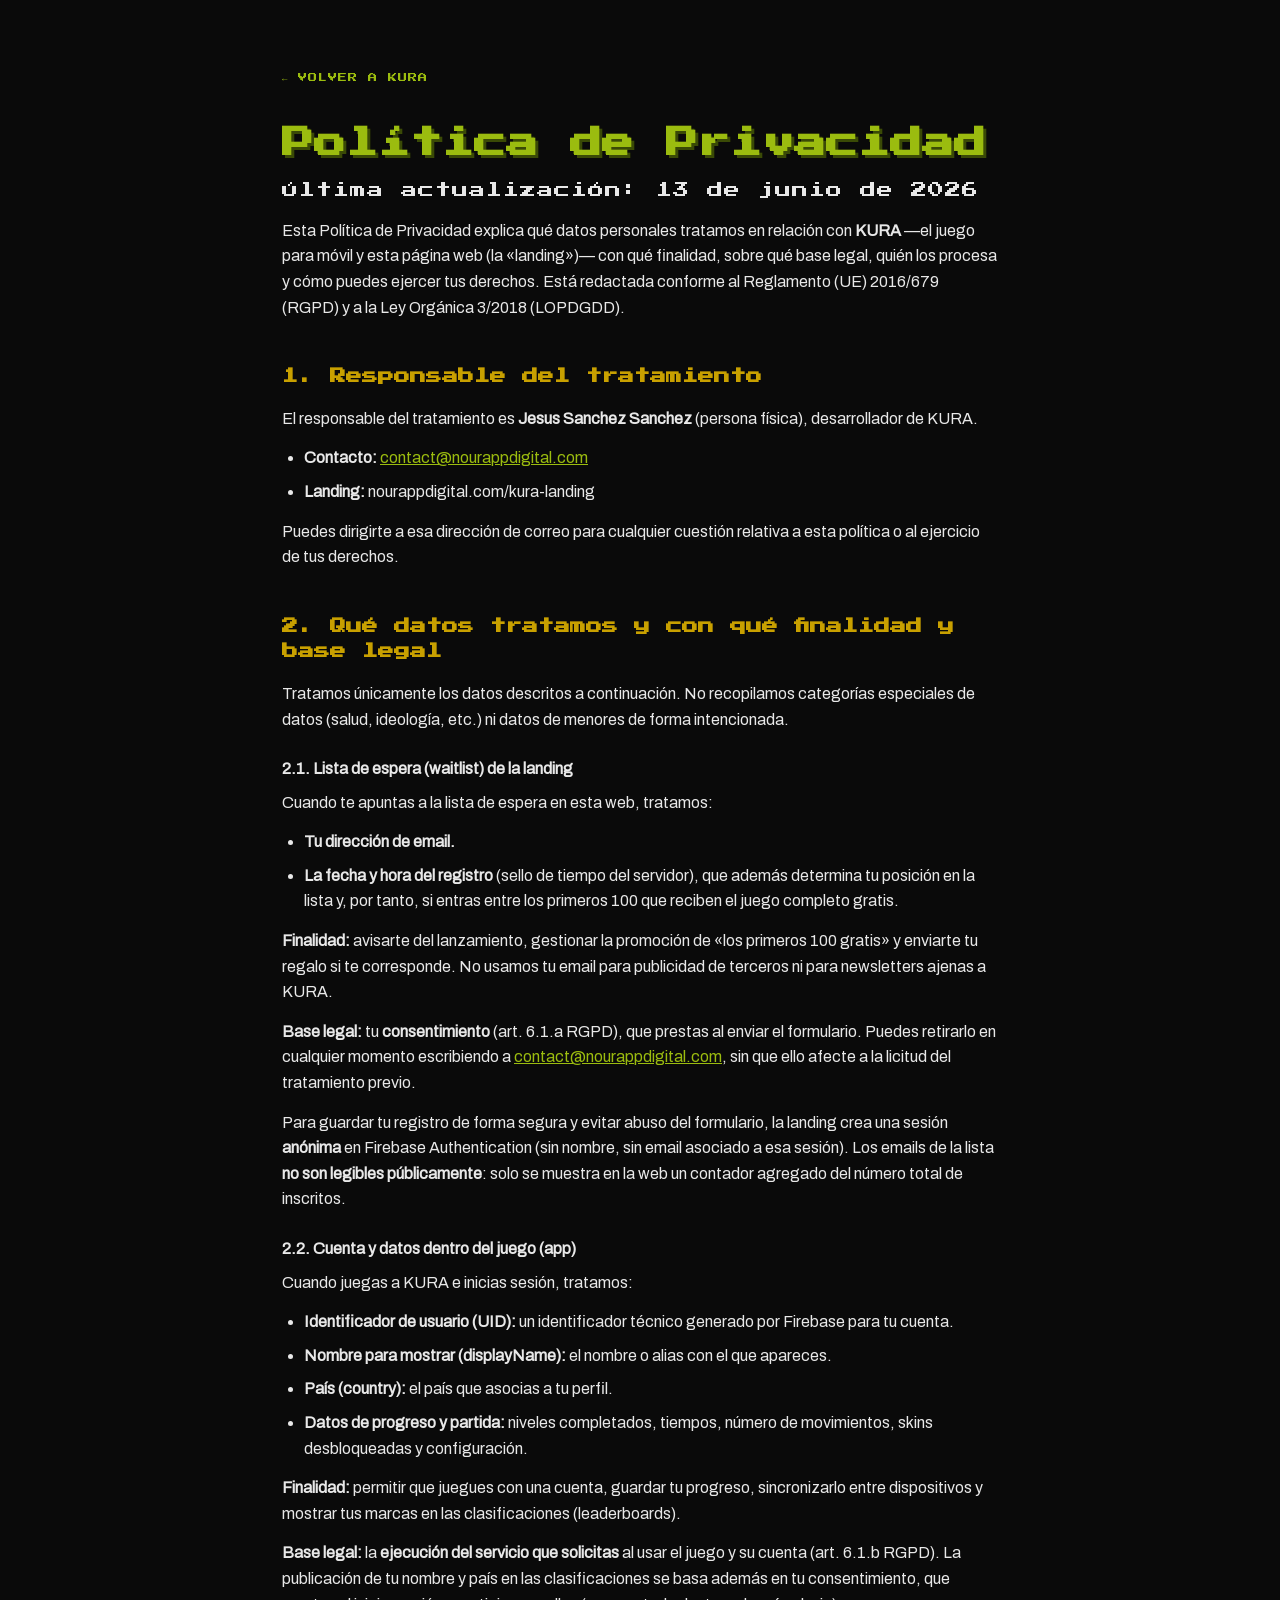
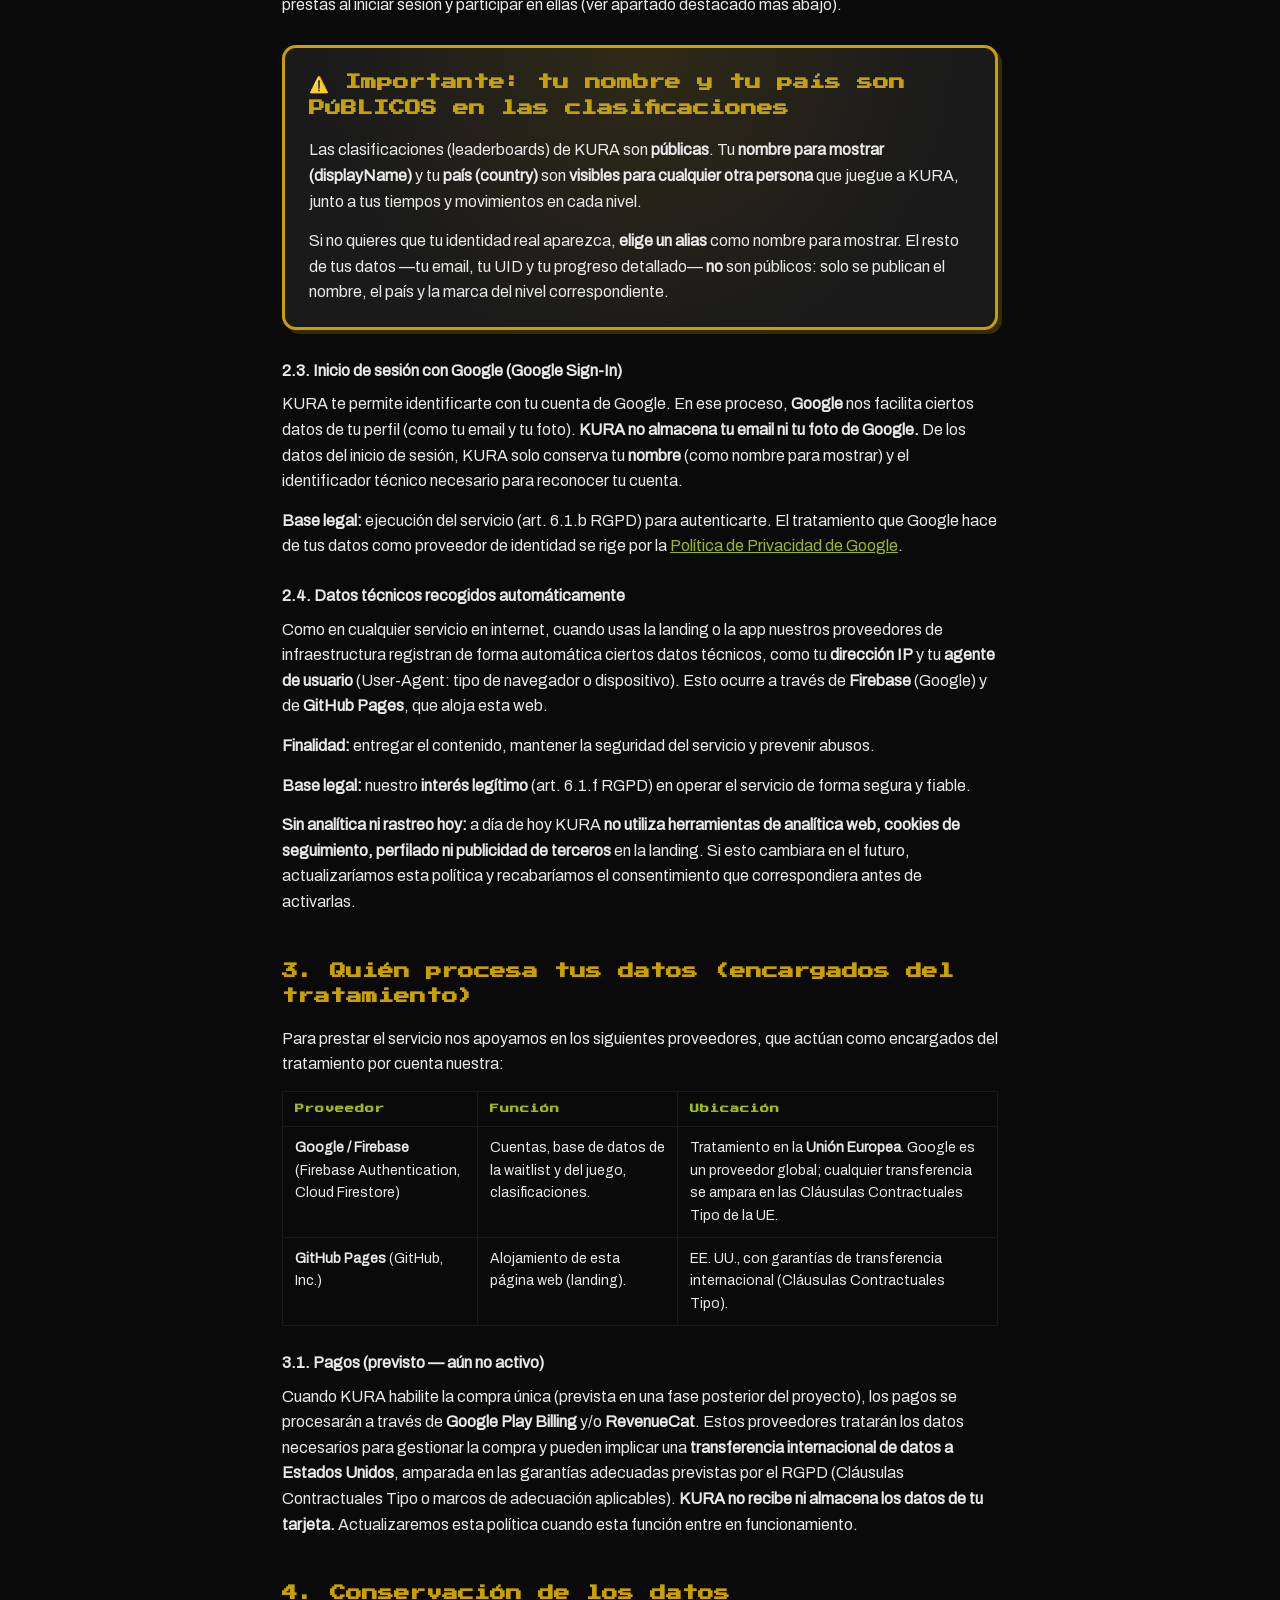
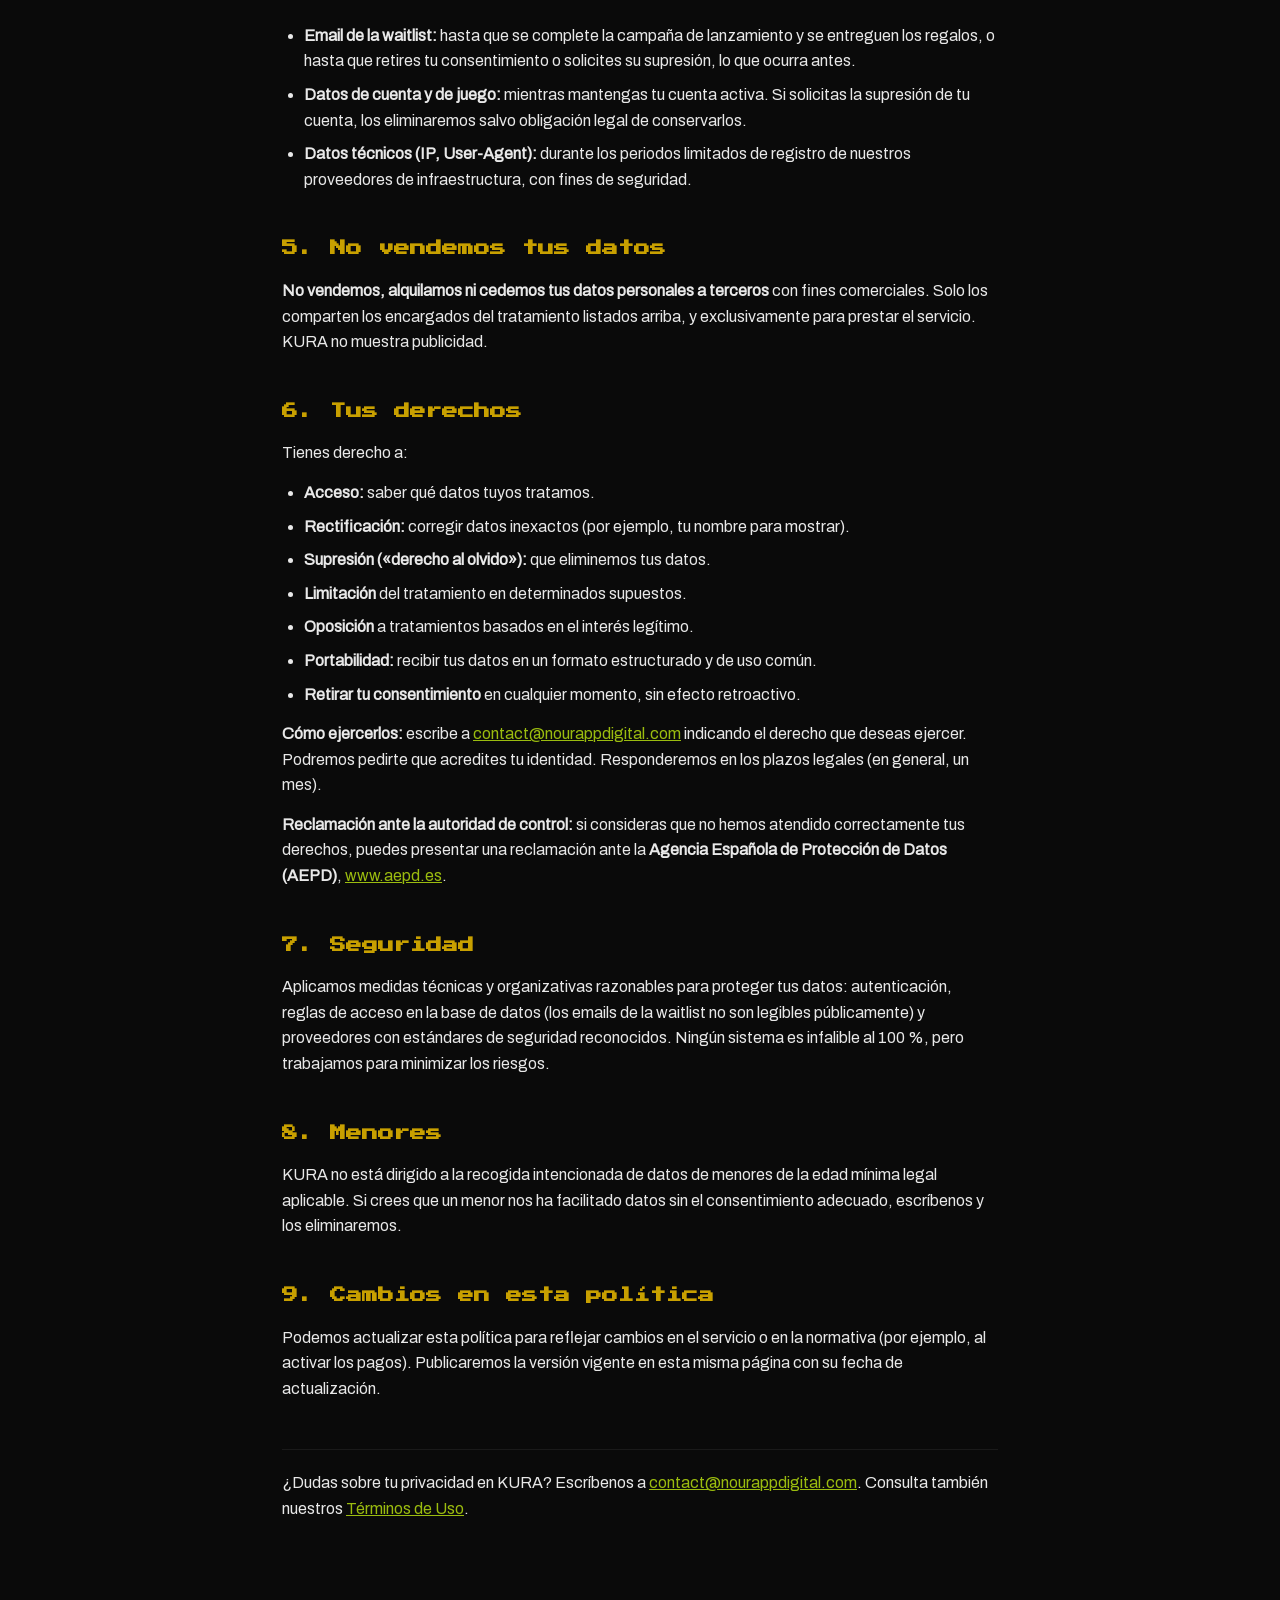
==== privacy.html @ c6e2663b "feat: add privacy & terms legal pages with footer links Add privacy.html and terms.html, link them f" ====
<!DOCTYPE html>
<html lang="es">
<head>
  <meta charset="UTF-8" />
  <meta name="viewport" content="width=device-width, initial-scale=1.0" />
  <title>KURA — Política de Privacidad</title>
  <meta name="description" content="Política de privacidad de KURA: qué datos tratamos, con qué base legal, quién los procesa y cómo ejercer tus derechos RGPD." />
  <meta name="robots" content="index, follow" />

  <link rel="icon" type="image/png" href="assets/sprites/player-clasico-abajo.png" />
  <link rel="stylesheet" href="styles.css" />
  <style>
    /* ===== Legal pages — readable long-form over the landing palette ===== */
    .legal {
      max-width: 760px;
      margin: 0 auto;
      padding: 64px 22px 96px;
    }
    .legal__back {
      display: inline-block;
      font-family: var(--mono);
      font-size: 9px;
      color: var(--dim);
      text-decoration: none;
      margin-bottom: 36px;
      letter-spacing: 1px;
    }
    .legal__back:hover { color: var(--accent); }
    .legal h1 {
      font-family: var(--mono);
      font-size: clamp(20px, 6vw, 32px);
      color: var(--accent);
      line-height: 1.4;
      text-shadow: 3px 3px 0 #3a4a06;
      margin-bottom: 12px;
    }
    .legal__updated {
      font-family: var(--mono);
      font-size: 9px;
      color: var(--dim);
      letter-spacing: 1px;
      margin-bottom: 40px;
    }
    .legal h2 {
      font-family: var(--mono);
      font-size: clamp(13px, 3.6vw, 16px);
      color: var(--box);
      line-height: 1.6;
      margin: 44px 0 16px;
    }
    .legal h3 {
      font-family: var(--ui);
      font-size: 16px;
      font-weight: 700;
      color: var(--text);
      margin: 24px 0 8px;
    }
    .legal p, .legal li {
      font-size: 16px;
      color: var(--text);
      margin-bottom: 14px;
    }
    .legal ul { padding-left: 22px; margin-bottom: 14px; }
    .legal li { margin-bottom: 8px; }
    .legal a { color: var(--accent); }
    .legal strong { color: var(--text); }
    .legal__highlight {
      background:
        radial-gradient(circle at 50% 0%, rgba(200, 160, 0, 0.12), transparent 70%),
        var(--grid);
      border: 3px solid var(--box);
      border-radius: 14px;
      padding: 22px 24px;
      margin: 28px 0;
      box-shadow: 4px 4px 0 rgba(200, 160, 0, 0.22);
    }
    .legal__highlight h2 { margin-top: 0; color: var(--box); }
    .legal__highlight p:last-child { margin-bottom: 0; }
    .legal table {
      width: 100%;
      border-collapse: collapse;
      margin: 8px 0 22px;
      font-size: 14px;
    }
    .legal th, .legal td {
      border: 1px solid var(--grid);
      padding: 10px 12px;
      text-align: left;
      vertical-align: top;
    }
    .legal th {
      font-family: var(--mono);
      font-size: 9px;
      color: var(--accent);
      letter-spacing: 1px;
    }
    .legal td { color: var(--text); }
    .legal__note {
      font-size: 13px;
      color: var(--dim);
      border-top: 1px solid var(--grid);
      margin-top: 48px;
      padding-top: 20px;
    }
  </style>
</head>
<body>
  <main class="legal">
    <a href="index.html" class="legal__back">&#8592; VOLVER A KURA</a>

    <h1>Política de Privacidad</h1>
    <p class="legal__updated">Última actualización: 13 de junio de 2026</p>

    <p>Esta Política de Privacidad explica qué datos personales tratamos en relación con <strong>KURA</strong> —el juego para móvil y esta página web (la «landing»)— con qué finalidad, sobre qué base legal, quién los procesa y cómo puedes ejercer tus derechos. Está redactada conforme al Reglamento (UE) 2016/679 (RGPD) y a la Ley Orgánica 3/2018 (LOPDGDD).</p>

    <h2>1. Responsable del tratamiento</h2>
    <p>El responsable del tratamiento es <strong>Jesus Sanchez Sanchez</strong> (persona física), desarrollador de KURA.</p>
    <ul>
      <li><strong>Contacto:</strong> <a href="mailto:contact@nourappdigital.com">contact@nourappdigital.com</a></li>
      <li><strong>Landing:</strong> nourappdigital.com/kura-landing</li>
    </ul>
    <p>Puedes dirigirte a esa dirección de correo para cualquier cuestión relativa a esta política o al ejercicio de tus derechos.</p>

    <h2>2. Qué datos tratamos y con qué finalidad y base legal</h2>
    <p>Tratamos únicamente los datos descritos a continuación. No recopilamos categorías especiales de datos (salud, ideología, etc.) ni datos de menores de forma intencionada.</p>

    <h3>2.1. Lista de espera (waitlist) de la landing</h3>
    <p>Cuando te apuntas a la lista de espera en esta web, tratamos:</p>
    <ul>
      <li><strong>Tu dirección de email.</strong></li>
      <li><strong>La fecha y hora del registro</strong> (sello de tiempo del servidor), que además determina tu posición en la lista y, por tanto, si entras entre los primeros 100 que reciben el juego completo gratis.</li>
    </ul>
    <p><strong>Finalidad:</strong> avisarte del lanzamiento, gestionar la promoción de «los primeros 100 gratis» y enviarte tu regalo si te corresponde. No usamos tu email para publicidad de terceros ni para newsletters ajenas a KURA.</p>
    <p><strong>Base legal:</strong> tu <strong>consentimiento</strong> (art. 6.1.a RGPD), que prestas al enviar el formulario. Puedes retirarlo en cualquier momento escribiendo a <a href="mailto:contact@nourappdigital.com">contact@nourappdigital.com</a>, sin que ello afecte a la licitud del tratamiento previo.</p>
    <p>Para guardar tu registro de forma segura y evitar abuso del formulario, la landing crea una sesión <strong>anónima</strong> en Firebase Authentication (sin nombre, sin email asociado a esa sesión). Los emails de la lista <strong>no son legibles públicamente</strong>: solo se muestra en la web un contador agregado del número total de inscritos.</p>

    <h3>2.2. Cuenta y datos dentro del juego (app)</h3>
    <p>Cuando juegas a KURA e inicias sesión, tratamos:</p>
    <ul>
      <li><strong>Identificador de usuario (UID):</strong> un identificador técnico generado por Firebase para tu cuenta.</li>
      <li><strong>Nombre para mostrar (displayName):</strong> el nombre o alias con el que apareces.</li>
      <li><strong>País (country):</strong> el país que asocias a tu perfil.</li>
      <li><strong>Datos de progreso y partida:</strong> niveles completados, tiempos, número de movimientos, skins desbloqueadas y configuración.</li>
    </ul>
    <p><strong>Finalidad:</strong> permitir que juegues con una cuenta, guardar tu progreso, sincronizarlo entre dispositivos y mostrar tus marcas en las clasificaciones (leaderboards).</p>
    <p><strong>Base legal:</strong> la <strong>ejecución del servicio que solicitas</strong> al usar el juego y su cuenta (art. 6.1.b RGPD). La publicación de tu nombre y país en las clasificaciones se basa además en tu consentimiento, que prestas al iniciar sesión y participar en ellas (ver apartado destacado más abajo).</p>

    <div class="legal__highlight">
      <h2>⚠️ Importante: tu nombre y tu país son PÚBLICOS en las clasificaciones</h2>
      <p>Las clasificaciones (leaderboards) de KURA son <strong>públicas</strong>. Tu <strong>nombre para mostrar (displayName)</strong> y tu <strong>país (country)</strong> son <strong>visibles para cualquier otra persona</strong> que juegue a KURA, junto a tus tiempos y movimientos en cada nivel.</p>
      <p>Si no quieres que tu identidad real aparezca, <strong>elige un alias</strong> como nombre para mostrar. El resto de tus datos —tu email, tu UID y tu progreso detallado— <strong>no</strong> son públicos: solo se publican el nombre, el país y la marca del nivel correspondiente.</p>
    </div>

    <h3>2.3. Inicio de sesión con Google (Google Sign-In)</h3>
    <p>KURA te permite identificarte con tu cuenta de Google. En ese proceso, <strong>Google</strong> nos facilita ciertos datos de tu perfil (como tu email y tu foto). <strong>KURA no almacena tu email ni tu foto de Google.</strong> De los datos del inicio de sesión, KURA solo conserva tu <strong>nombre</strong> (como nombre para mostrar) y el identificador técnico necesario para reconocer tu cuenta.</p>
    <p><strong>Base legal:</strong> ejecución del servicio (art. 6.1.b RGPD) para autenticarte. El tratamiento que Google hace de tus datos como proveedor de identidad se rige por la <a href="https://policies.google.com/privacy" target="_blank" rel="noopener">Política de Privacidad de Google</a>.</p>

    <h3>2.4. Datos técnicos recogidos automáticamente</h3>
    <p>Como en cualquier servicio en internet, cuando usas la landing o la app nuestros proveedores de infraestructura registran de forma automática ciertos datos técnicos, como tu <strong>dirección IP</strong> y tu <strong>agente de usuario</strong> (User-Agent: tipo de navegador o dispositivo). Esto ocurre a través de <strong>Firebase</strong> (Google) y de <strong>GitHub Pages</strong>, que aloja esta web.</p>
    <p><strong>Finalidad:</strong> entregar el contenido, mantener la seguridad del servicio y prevenir abusos.</p>
    <p><strong>Base legal:</strong> nuestro <strong>interés legítimo</strong> (art. 6.1.f RGPD) en operar el servicio de forma segura y fiable.</p>
    <p><strong>Sin analítica ni rastreo hoy:</strong> a día de hoy KURA <strong>no utiliza herramientas de analítica web, cookies de seguimiento, perfilado ni publicidad de terceros</strong> en la landing. Si esto cambiara en el futuro, actualizaríamos esta política y recabaríamos el consentimiento que correspondiera antes de activarlas.</p>

    <h2>3. Quién procesa tus datos (encargados del tratamiento)</h2>
    <p>Para prestar el servicio nos apoyamos en los siguientes proveedores, que actúan como encargados del tratamiento por cuenta nuestra:</p>
    <table>
      <thead>
        <tr><th>Proveedor</th><th>Función</th><th>Ubicación</th></tr>
      </thead>
      <tbody>
        <tr>
          <td><strong>Google / Firebase</strong> (Firebase Authentication, Cloud Firestore)</td>
          <td>Cuentas, base de datos de la waitlist y del juego, clasificaciones.</td>
          <td>Tratamiento en la <strong>Unión Europea</strong>. Google es un proveedor global; cualquier transferencia se ampara en las Cláusulas Contractuales Tipo de la UE.</td>
        </tr>
        <tr>
          <td><strong>GitHub Pages</strong> (GitHub, Inc.)</td>
          <td>Alojamiento de esta página web (landing).</td>
          <td>EE. UU., con garantías de transferencia internacional (Cláusulas Contractuales Tipo).</td>
        </tr>
      </tbody>
    </table>

    <h3>3.1. Pagos (previsto — aún no activo)</h3>
    <p>Cuando KURA habilite la compra única (prevista en una fase posterior del proyecto), los pagos se procesarán a través de <strong>Google Play Billing</strong> y/o <strong>RevenueCat</strong>. Estos proveedores tratarán los datos necesarios para gestionar la compra y pueden implicar una <strong>transferencia internacional de datos a Estados Unidos</strong>, amparada en las garantías adecuadas previstas por el RGPD (Cláusulas Contractuales Tipo o marcos de adecuación aplicables). <strong>KURA no recibe ni almacena los datos de tu tarjeta.</strong> Actualizaremos esta política cuando esta función entre en funcionamiento.</p>

    <h2>4. Conservación de los datos</h2>
    <ul>
      <li><strong>Email de la waitlist:</strong> hasta que se complete la campaña de lanzamiento y se entreguen los regalos, o hasta que retires tu consentimiento o solicites su supresión, lo que ocurra antes.</li>
      <li><strong>Datos de cuenta y de juego:</strong> mientras mantengas tu cuenta activa. Si solicitas la supresión de tu cuenta, los eliminaremos salvo obligación legal de conservarlos.</li>
      <li><strong>Datos técnicos (IP, User-Agent):</strong> durante los periodos limitados de registro de nuestros proveedores de infraestructura, con fines de seguridad.</li>
    </ul>

    <h2>5. No vendemos tus datos</h2>
    <p><strong>No vendemos, alquilamos ni cedemos tus datos personales a terceros</strong> con fines comerciales. Solo los comparten los encargados del tratamiento listados arriba, y exclusivamente para prestar el servicio. KURA no muestra publicidad.</p>

    <h2>6. Tus derechos</h2>
    <p>Tienes derecho a:</p>
    <ul>
      <li><strong>Acceso:</strong> saber qué datos tuyos tratamos.</li>
      <li><strong>Rectificación:</strong> corregir datos inexactos (por ejemplo, tu nombre para mostrar).</li>
      <li><strong>Supresión («derecho al olvido»):</strong> que eliminemos tus datos.</li>
      <li><strong>Limitación</strong> del tratamiento en determinados supuestos.</li>
      <li><strong>Oposición</strong> a tratamientos basados en el interés legítimo.</li>
      <li><strong>Portabilidad:</strong> recibir tus datos en un formato estructurado y de uso común.</li>
      <li><strong>Retirar tu consentimiento</strong> en cualquier momento, sin efecto retroactivo.</li>
    </ul>
    <p><strong>Cómo ejercerlos:</strong> escribe a <a href="mailto:contact@nourappdigital.com">contact@nourappdigital.com</a> indicando el derecho que deseas ejercer. Podremos pedirte que acredites tu identidad. Responderemos en los plazos legales (en general, un mes).</p>
    <p><strong>Reclamación ante la autoridad de control:</strong> si consideras que no hemos atendido correctamente tus derechos, puedes presentar una reclamación ante la <strong>Agencia Española de Protección de Datos (AEPD)</strong>, <a href="https://www.aepd.es" target="_blank" rel="noopener">www.aepd.es</a>.</p>

    <h2>7. Seguridad</h2>
    <p>Aplicamos medidas técnicas y organizativas razonables para proteger tus datos: autenticación, reglas de acceso en la base de datos (los emails de la waitlist no son legibles públicamente) y proveedores con estándares de seguridad reconocidos. Ningún sistema es infalible al 100 %, pero trabajamos para minimizar los riesgos.</p>

    <h2>8. Menores</h2>
    <p>KURA no está dirigido a la recogida intencionada de datos de menores de la edad mínima legal aplicable. Si crees que un menor nos ha facilitado datos sin el consentimiento adecuado, escríbenos y los eliminaremos.</p>

    <h2>9. Cambios en esta política</h2>
    <p>Podemos actualizar esta política para reflejar cambios en el servicio o en la normativa (por ejemplo, al activar los pagos). Publicaremos la versión vigente en esta misma página con su fecha de actualización.</p>

    <p class="legal__note">¿Dudas sobre tu privacidad en KURA? Escríbenos a <a href="mailto:contact@nourappdigital.com">contact@nourappdigital.com</a>. Consulta también nuestros <a href="terms.html">Términos de Uso</a>.</p>
  </main>
</body>
</html>
---- styles.css ----
/* ============================================================
   KURA landing — Game Boy DMG palette, pixel-art, retro.
   Tokens mirror src/theme/colors.ts exactly.
   ============================================================ */
@font-face {
  font-family: 'Press Start 2P';
  src: url('assets/fonts/PressStart2P-Regular.ttf') format('truetype');
  font-display: swap;
}
@font-face {
  font-family: 'Archivo';
  src: url('assets/fonts/Archivo-Regular.ttf') format('truetype');
  font-display: swap;
}

:root {
  --bg: #0a0a0a;
  --grid: #1a1a1a;
  --accent: #9bbc0f;
  --text: #e8e8e8;
  --box: #c8a000;
  --dim: #5a5a5a;
  --mono: 'Press Start 2P', monospace;
  --ui: 'Archivo', system-ui, sans-serif;
}

* { box-sizing: border-box; margin: 0; padding: 0; }

html { scroll-behavior: smooth; }

body {
  background: var(--bg);
  color: var(--text);
  font-family: var(--ui);
  line-height: 1.6;
  -webkit-font-smoothing: antialiased;
  overflow-x: hidden;
}

/* Pixel art must stay crisp at any scale. */
.px {
  image-rendering: pixelated;
  image-rendering: crisp-edges;
  display: block;
}

/* ===================== HERO ===================== */
.hero {
  position: relative;
  min-height: 100vh;
  display: flex;
  align-items: center;
  justify-content: center;
  text-align: center;
  padding: 48px 20px;
  background:
    radial-gradient(circle at 50% 30%, rgba(155, 188, 15, 0.10), transparent 60%),
    var(--bg);
}

.scanlines {
  position: absolute;
  inset: 0;
  pointer-events: none;
  background: repeating-linear-gradient(
    to bottom,
    rgba(0, 0, 0, 0) 0,
    rgba(0, 0, 0, 0) 2px,
    rgba(0, 0, 0, 0.25) 3px,
    rgba(0, 0, 0, 0) 4px
  );
  opacity: 0.5;
}

.hero__inner { position: relative; z-index: 1; max-width: 640px; }

.hero__mascot img {
  width: 96px;
  height: 96px;
  margin: 0 auto 24px;
  animation: bob 1.4s steps(2) infinite;
}

.logo {
  font-family: var(--mono);
  font-size: clamp(40px, 12vw, 88px);
  color: var(--accent);
  letter-spacing: 4px;
  text-shadow: 4px 4px 0 #3a4a06, 8px 8px 0 rgba(0, 0, 0, 0.5);
  margin-bottom: 24px;
}

.tagline {
  font-size: clamp(16px, 4.5vw, 22px);
  color: var(--text);
  margin-bottom: 36px;
  font-weight: 600;
}

.hero__cta { margin-bottom: 48px; }

.hero__sprites {
  display: flex;
  gap: 18px;
  justify-content: center;
}
.hero__sprites img { width: 48px; height: 48px; }

.float { animation: bob 1.6s steps(2) infinite; animation-delay: var(--d); }

@keyframes bob {
  0%, 100% { transform: translateY(0); }
  50% { transform: translateY(-8px); }
}

/* ===================== BUTTONS ===================== */
.btn {
  display: inline-block;
  font-family: var(--mono);
  font-size: 12px;
  text-decoration: none;
  cursor: pointer;
  border: none;
  padding: 16px 24px;
  line-height: 1.4;
  transition: transform 0.06s ease;
}
.btn:active { transform: translateY(2px); }

.btn--primary {
  background: var(--accent);
  color: #0a0a0a;
  box-shadow: 4px 4px 0 #3a4a06;
}
.btn--primary:hover { background: #b4d41a; }
.btn--primary:disabled {
  background: var(--dim);
  box-shadow: 4px 4px 0 #000;
  cursor: not-allowed;
  color: #1a1a1a;
}

/* ===================== LANGUAGE SWITCH ===================== */
.lang-switch {
  position: fixed;
  top: 14px;
  right: 14px;
  z-index: 30;
  display: flex;
  gap: 4px;
}
.lang-switch button {
  font-family: var(--mono);
  font-size: 8px;
  line-height: 1;
  padding: 7px 8px;
  color: var(--dim);
  background: #050505;
  border: 2px solid var(--grid);
  cursor: pointer;
  transition: color 0.1s ease, background 0.1s ease;
}
.lang-switch button:hover { color: var(--text); }
.lang-switch button.active {
  color: #0a0a0a;
  background: var(--accent);
  border-color: var(--accent);
}
.lang-switch button.active:hover { color: #0a0a0a; }

/* ===================== SECTIONS ===================== */
.section { padding: 72px 20px; max-width: 1040px; margin: 0 auto; }

.section__title {
  font-family: var(--mono);
  font-size: clamp(16px, 5vw, 24px);
  color: var(--accent);
  text-align: center;
  margin-bottom: 48px;
  text-shadow: 3px 3px 0 #3a4a06;
}

/* ===================== PHONE MOCKUPS ===================== */
.phones {
  display: flex;
  flex-wrap: wrap;
  gap: 28px;
  justify-content: center;
}

.phone {
  width: 240px;
  background: #050505;
  border: 3px solid var(--grid);
  border-radius: 22px;
  padding: 16px 14px;
  box-shadow: 0 0 0 2px #000, 6px 6px 0 rgba(155, 188, 15, 0.12);
}

.phone__bar {
  font-family: var(--mono);
  font-size: 9px;
  color: var(--text);
  padding: 4px 2px 12px;
}

.phone__stats {
  display: flex;
  gap: 24px;
  font-family: var(--mono);
  font-size: 7px;
  color: var(--accent);
  margin-bottom: 16px;
}
.phone__stats b { color: var(--text); font-size: 11px; }

/* Mini board, built from real game sprites */
.board {
  display: grid;
  gap: 0;
  width: 100%;
  aspect-ratio: 1 / 1;
  margin: 8px 0;
}
.board .cell {
  width: 100%;
  height: 100%;
  background-size: cover;
  image-rendering: pixelated;
}

.dpad {
  display: grid;
  grid-template-columns: repeat(3, 1fr);
  gap: 6px;
  margin-top: 18px;
}
.dpad .key {
  background: var(--grid);
  color: var(--accent);
  font-family: var(--mono);
  font-size: 12px;
  text-align: center;
  padding: 10px 0;
  border-radius: 6px;
}

/* Skins grid */
.skins {
  display: grid;
  grid-template-columns: repeat(4, 1fr);
  gap: 10px;
  padding: 8px 0;
}
.skins img { width: 100%; height: auto; }

.skins__note {
  font-size: 12px;
  color: var(--dim);
  margin-top: 14px;
  text-align: center;
}

/* Ranking list */
.ranking { list-style: none; padding: 6px 0; }
.ranking li {
  display: flex;
  align-items: center;
  gap: 10px;
  padding: 9px 6px;
  border-bottom: 1px solid var(--grid);
  font-size: 13px;
}
.ranking b {
  font-family: var(--mono);
  font-size: 11px;
  color: var(--box);
  width: 18px;
}
.ranking span { color: var(--text); font-weight: 600; }
.ranking i { margin-left: auto; color: var(--dim); font-style: normal; font-size: 11px; }

/* ===================== WHY CARDS ===================== */
.cards {
  display: grid;
  grid-template-columns: repeat(auto-fit, minmax(240px, 1fr));
  gap: 24px;
}
.card {
  background: var(--grid);
  border: 2px solid #2a2a2a;
  border-radius: 14px;
  padding: 28px 22px;
  text-align: center;
}
.card__icon img {
  width: 56px;
  height: 56px;
  margin: 0 auto 18px;
}
.card h3 {
  font-family: var(--mono);
  font-size: 12px;
  color: var(--accent);
  margin-bottom: 14px;
  line-height: 1.5;
}
.card p { color: var(--text); font-size: 15px; }

/* ===================== HOOK / WAITLIST ===================== */
.hook { padding-top: 40px; padding-bottom: 96px; }

.hook__box {
  max-width: 600px;
  margin: 0 auto;
  background:
    radial-gradient(circle at 50% 0%, rgba(155, 188, 15, 0.12), transparent 70%),
    var(--grid);
  border: 3px solid var(--box);
  border-radius: 18px;
  padding: 40px 28px;
  text-align: center;
  box-shadow: 6px 6px 0 rgba(200, 160, 0, 0.25);
}

.hook__counter { margin-bottom: 28px; }
.hook__num {
  display: block;
  font-family: var(--mono);
  font-size: clamp(40px, 14vw, 72px);
  color: var(--box);
  line-height: 1;
  text-shadow: 3px 3px 0 #5a4a00;
}
.hook__label {
  display: block;
  font-family: var(--mono);
  font-size: 9px;
  color: var(--dim);
  margin-top: 12px;
  letter-spacing: 1px;
}
.hook__counter.sold .hook__num { color: var(--dim); text-shadow: 3px 3px 0 #000; }

.hook__title {
  font-family: var(--mono);
  font-size: clamp(13px, 3.8vw, 18px);
  color: var(--text);
  line-height: 1.7;
  margin-bottom: 18px;
}
.hook__sub { color: var(--dim); font-size: 15px; margin-bottom: 28px; }

.waitlist {
  display: flex;
  flex-direction: column;
  gap: 14px;
  max-width: 360px;
  margin: 0 auto;
}
.waitlist__input {
  font-family: var(--ui);
  font-size: 16px;
  padding: 16px;
  background: #050505;
  border: 2px solid var(--dim);
  border-radius: 8px;
  color: var(--text);
  text-align: center;
}
.waitlist__input:focus {
  outline: none;
  border-color: var(--accent);
}
.waitlist__input.invalid { border-color: #d44; }

.waitlist__msg {
  min-height: 20px;
  font-size: 14px;
  color: var(--accent);
}
.waitlist__msg.error { color: #ff6b6b; }

/* ===================== FOOTER ===================== */
.footer {
  text-align: center;
  padding: 48px 20px;
  border-top: 1px solid var(--grid);
  color: var(--dim);
  font-size: 13px;
}
.footer img { width: 40px; height: 40px; margin: 0 auto 18px; }
.footer__legal {
  margin-top: 12px;
  font-size: 13px;
}
.footer__legal a {
  color: var(--dim);
  text-decoration: none;
  border-bottom: 1px solid var(--grid);
}
.footer__legal a:hover { color: var(--accent); border-bottom-color: var(--accent); }
.footer__fine {
  font-family: var(--mono);
  font-size: 8px;
  color: var(--accent);
  margin-top: 10px;
  letter-spacing: 1px;
}

@media (prefers-reduced-motion: reduce) {
  .float, .hero__mascot img { animation: none; }
  html { scroll-behavior: auto; }
}
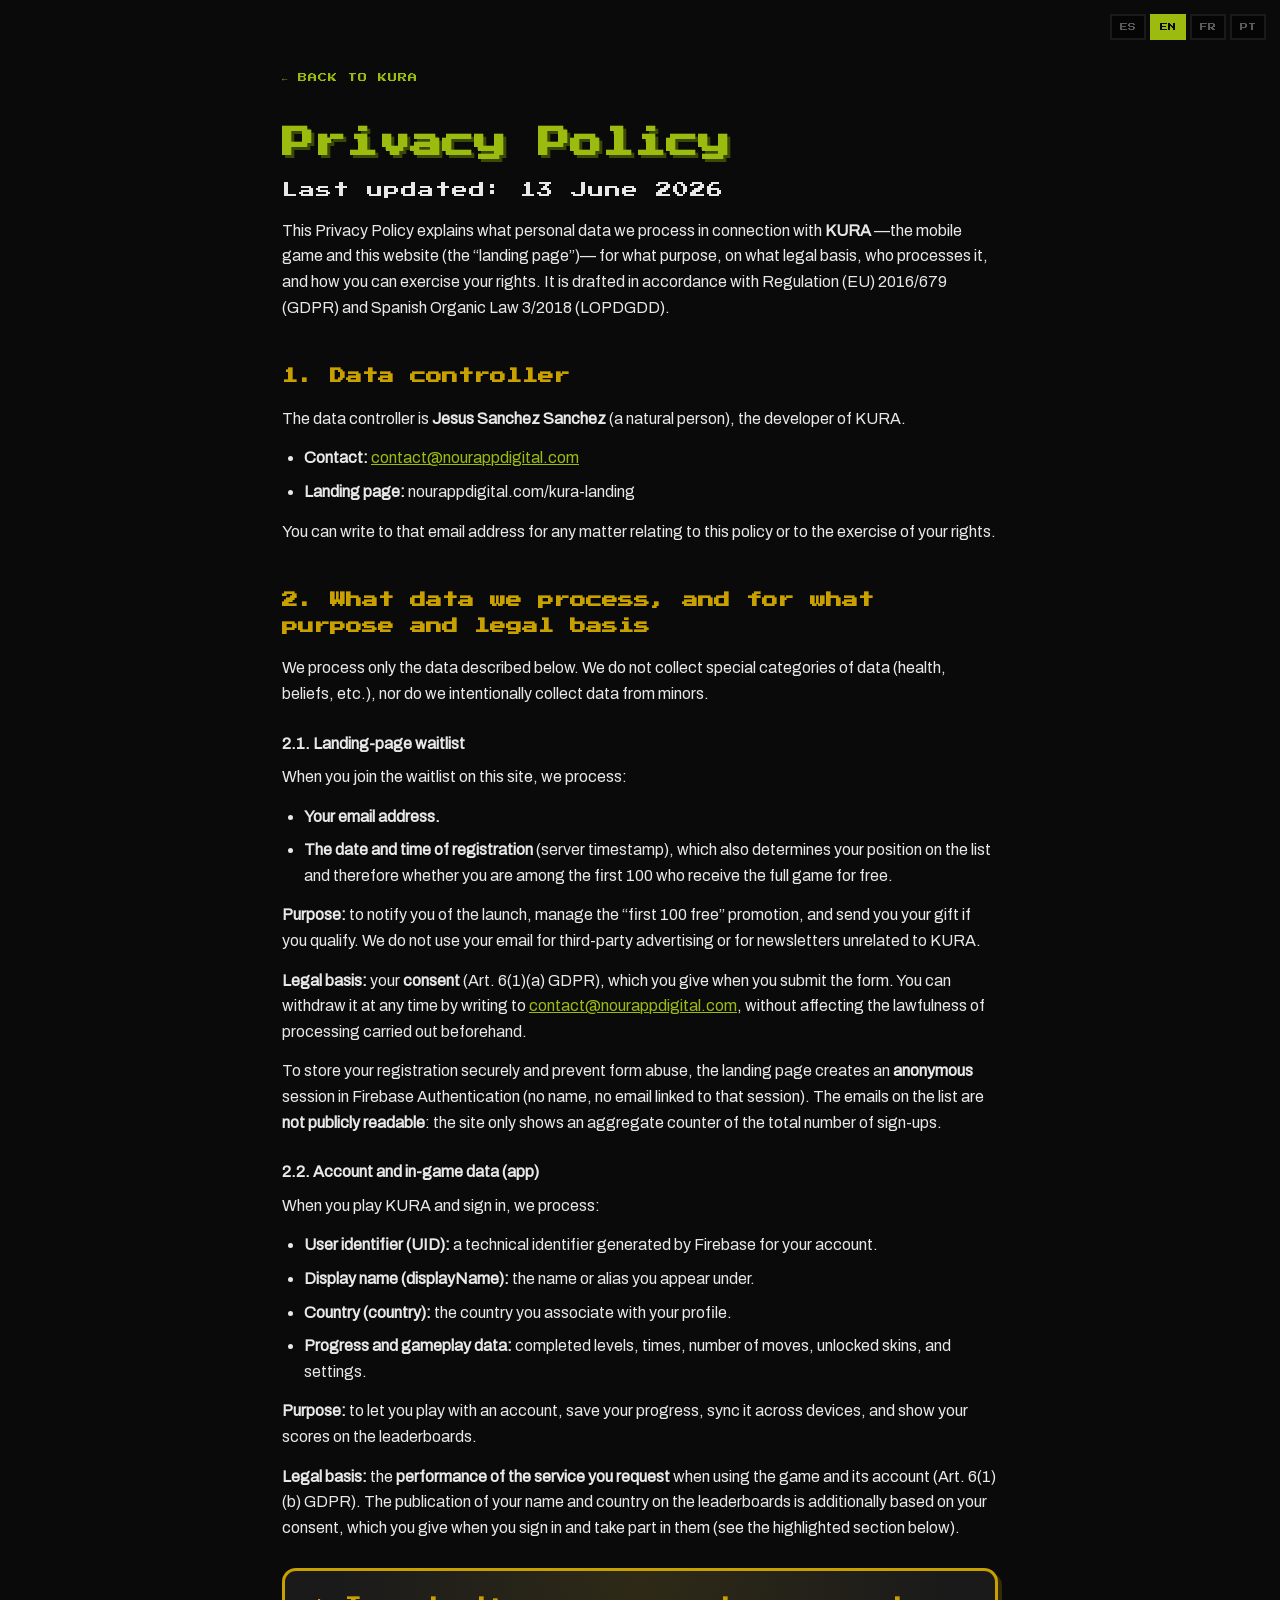
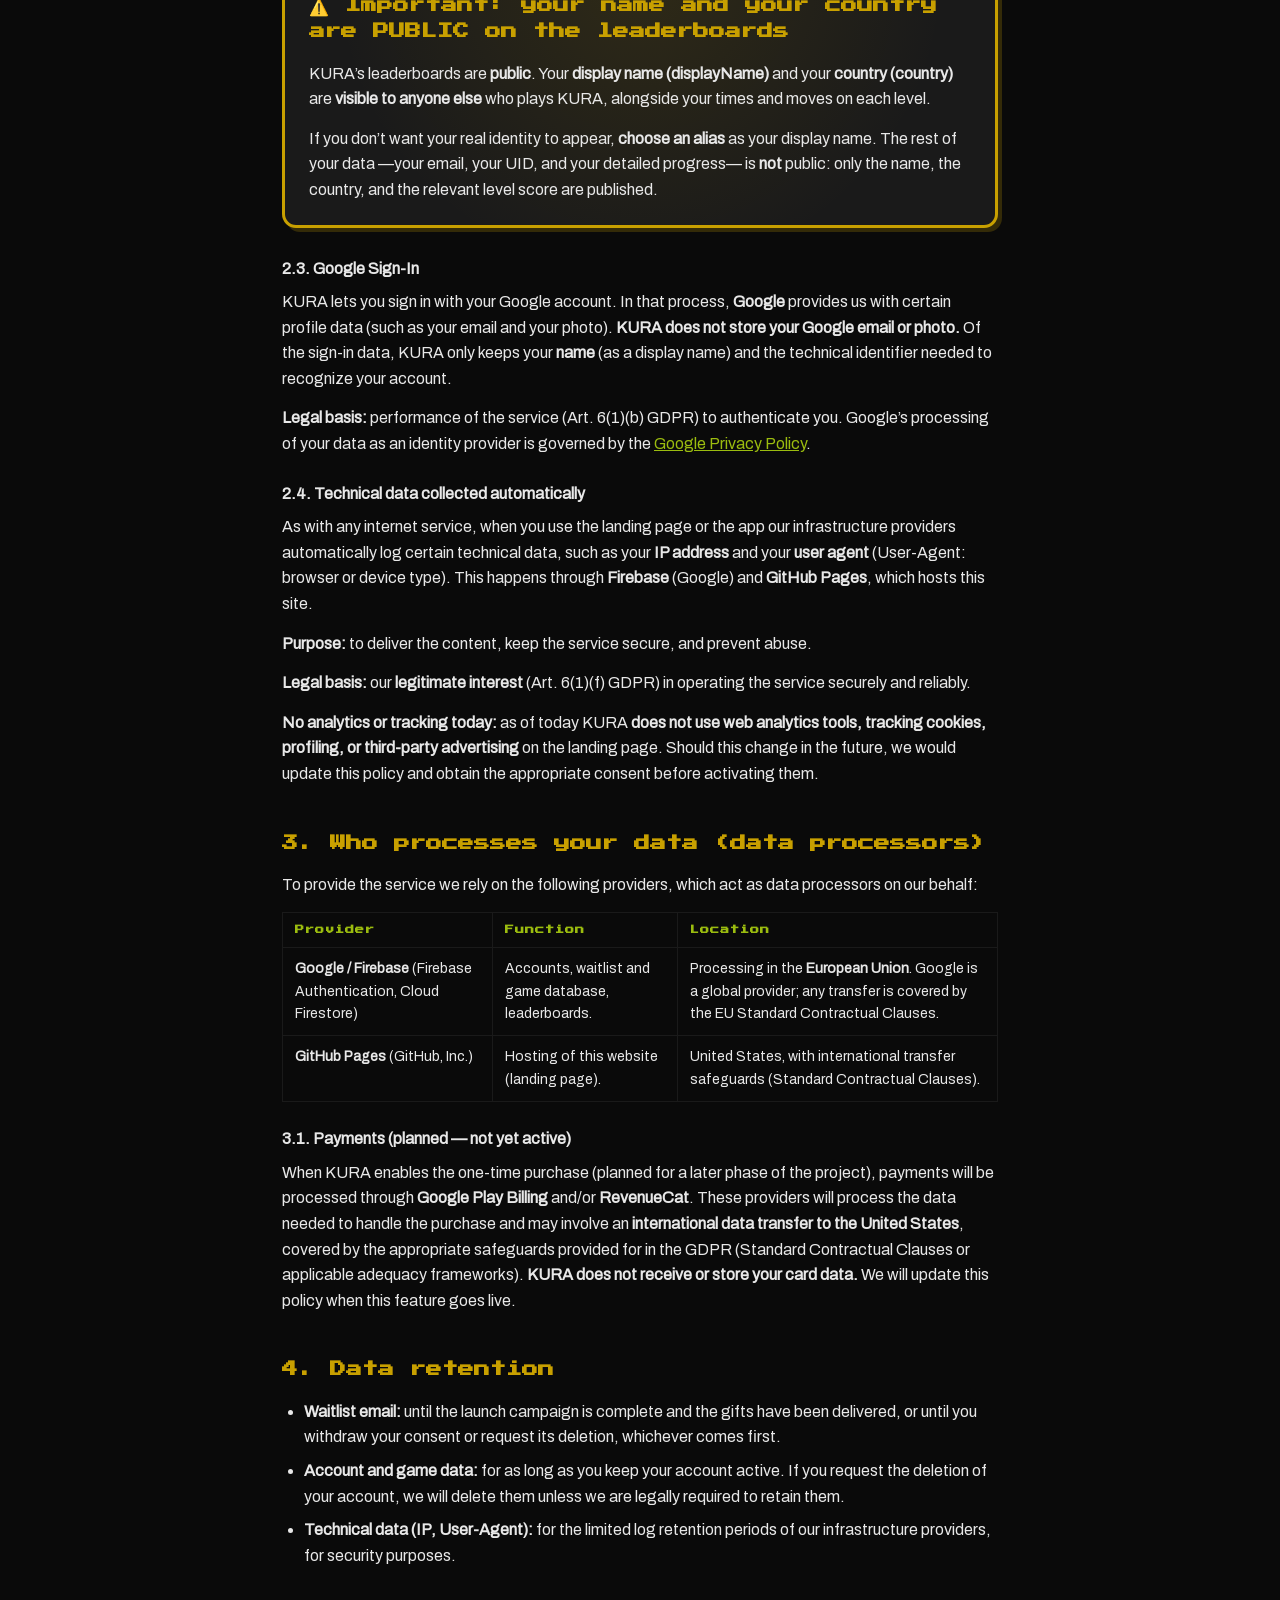
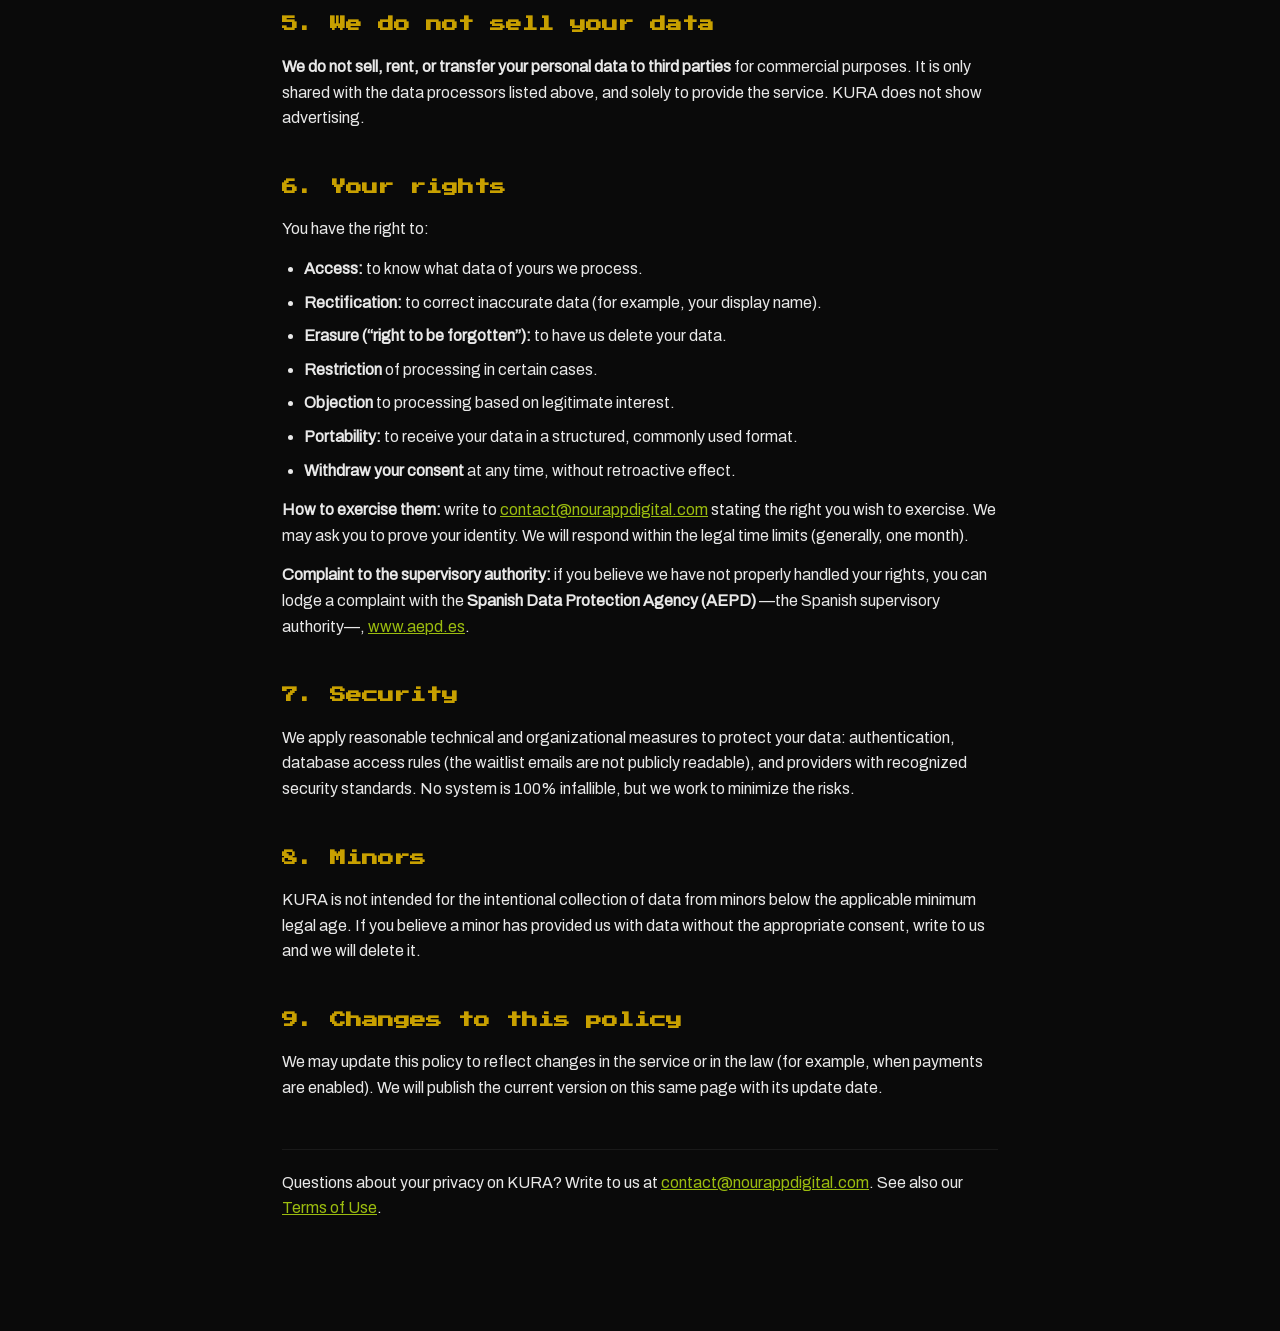
==== commit e4600402: "feat: translate privacy & terms to EN/FR/PT (i18n legal pages) Make the legal pages multilingual, co" ====
--- a/privacy.html
+++ b/privacy.html
@@ -105,7 +105,16 @@
   </style>
 </head>
 <body>
+  <div class="lang-switch" role="group" aria-label="Idioma / Language">
+    <button type="button" data-lang="es">ES</button>
+    <button type="button" data-lang="en">EN</button>
+    <button type="button" data-lang="fr">FR</button>
+    <button type="button" data-lang="pt">PT</button>
+  </div>
+
   <main class="legal">
+    <!-- ===================== ES ===================== -->
+    <section data-lang="es">
     <a href="index.html" class="legal__back">&#8592; VOLVER A KURA</a>
 
     <h1>Política de Privacidad</h1>
@@ -218,6 +227,419 @@
     <p>Podemos actualizar esta política para reflejar cambios en el servicio o en la normativa (por ejemplo, al activar los pagos). Publicaremos la versión vigente en esta misma página con su fecha de actualización.</p>
 
     <p class="legal__note">¿Dudas sobre tu privacidad en KURA? Escríbenos a <a href="mailto:contact@nourappdigital.com">contact@nourappdigital.com</a>. Consulta también nuestros <a href="terms.html">Términos de Uso</a>.</p>
+    </section>
+
+    <!-- ===================== EN ===================== -->
+    <section data-lang="en" hidden>
+    <a href="index.html" class="legal__back">&#8592; BACK TO KURA</a>
+
+    <h1>Privacy Policy</h1>
+    <p class="legal__updated">Last updated: 13 June 2026</p>
+
+    <p>This Privacy Policy explains what personal data we process in connection with <strong>KURA</strong> —the mobile game and this website (the “landing page”)— for what purpose, on what legal basis, who processes it, and how you can exercise your rights. It is drafted in accordance with Regulation (EU) 2016/679 (GDPR) and Spanish Organic Law 3/2018 (LOPDGDD).</p>
+
+    <h2>1. Data controller</h2>
+    <p>The data controller is <strong>Jesus Sanchez Sanchez</strong> (a natural person), the developer of KURA.</p>
+    <ul>
+      <li><strong>Contact:</strong> <a href="mailto:contact@nourappdigital.com">contact@nourappdigital.com</a></li>
+      <li><strong>Landing page:</strong> nourappdigital.com/kura-landing</li>
+    </ul>
+    <p>You can write to that email address for any matter relating to this policy or to the exercise of your rights.</p>
+
+    <h2>2. What data we process, and for what purpose and legal basis</h2>
+    <p>We process only the data described below. We do not collect special categories of data (health, beliefs, etc.), nor do we intentionally collect data from minors.</p>
+
+    <h3>2.1. Landing-page waitlist</h3>
+    <p>When you join the waitlist on this site, we process:</p>
+    <ul>
+      <li><strong>Your email address.</strong></li>
+      <li><strong>The date and time of registration</strong> (server timestamp), which also determines your position on the list and therefore whether you are among the first 100 who receive the full game for free.</li>
+    </ul>
+    <p><strong>Purpose:</strong> to notify you of the launch, manage the “first 100 free” promotion, and send you your gift if you qualify. We do not use your email for third-party advertising or for newsletters unrelated to KURA.</p>
+    <p><strong>Legal basis:</strong> your <strong>consent</strong> (Art. 6(1)(a) GDPR), which you give when you submit the form. You can withdraw it at any time by writing to <a href="mailto:contact@nourappdigital.com">contact@nourappdigital.com</a>, without affecting the lawfulness of processing carried out beforehand.</p>
+    <p>To store your registration securely and prevent form abuse, the landing page creates an <strong>anonymous</strong> session in Firebase Authentication (no name, no email linked to that session). The emails on the list are <strong>not publicly readable</strong>: the site only shows an aggregate counter of the total number of sign-ups.</p>
+
+    <h3>2.2. Account and in-game data (app)</h3>
+    <p>When you play KURA and sign in, we process:</p>
+    <ul>
+      <li><strong>User identifier (UID):</strong> a technical identifier generated by Firebase for your account.</li>
+      <li><strong>Display name (displayName):</strong> the name or alias you appear under.</li>
+      <li><strong>Country (country):</strong> the country you associate with your profile.</li>
+      <li><strong>Progress and gameplay data:</strong> completed levels, times, number of moves, unlocked skins, and settings.</li>
+    </ul>
+    <p><strong>Purpose:</strong> to let you play with an account, save your progress, sync it across devices, and show your scores on the leaderboards.</p>
+    <p><strong>Legal basis:</strong> the <strong>performance of the service you request</strong> when using the game and its account (Art. 6(1)(b) GDPR). The publication of your name and country on the leaderboards is additionally based on your consent, which you give when you sign in and take part in them (see the highlighted section below).</p>
+
+    <div class="legal__highlight">
+      <h2>⚠️ Important: your name and your country are PUBLIC on the leaderboards</h2>
+      <p>KURA’s leaderboards are <strong>public</strong>. Your <strong>display name (displayName)</strong> and your <strong>country (country)</strong> are <strong>visible to anyone else</strong> who plays KURA, alongside your times and moves on each level.</p>
+      <p>If you don’t want your real identity to appear, <strong>choose an alias</strong> as your display name. The rest of your data —your email, your UID, and your detailed progress— is <strong>not</strong> public: only the name, the country, and the relevant level score are published.</p>
+    </div>
+
+    <h3>2.3. Google Sign-In</h3>
+    <p>KURA lets you sign in with your Google account. In that process, <strong>Google</strong> provides us with certain profile data (such as your email and your photo). <strong>KURA does not store your Google email or photo.</strong> Of the sign-in data, KURA only keeps your <strong>name</strong> (as a display name) and the technical identifier needed to recognize your account.</p>
+    <p><strong>Legal basis:</strong> performance of the service (Art. 6(1)(b) GDPR) to authenticate you. Google’s processing of your data as an identity provider is governed by the <a href="https://policies.google.com/privacy" target="_blank" rel="noopener">Google Privacy Policy</a>.</p>
+
+    <h3>2.4. Technical data collected automatically</h3>
+    <p>As with any internet service, when you use the landing page or the app our infrastructure providers automatically log certain technical data, such as your <strong>IP address</strong> and your <strong>user agent</strong> (User-Agent: browser or device type). This happens through <strong>Firebase</strong> (Google) and <strong>GitHub Pages</strong>, which hosts this site.</p>
+    <p><strong>Purpose:</strong> to deliver the content, keep the service secure, and prevent abuse.</p>
+    <p><strong>Legal basis:</strong> our <strong>legitimate interest</strong> (Art. 6(1)(f) GDPR) in operating the service securely and reliably.</p>
+    <p><strong>No analytics or tracking today:</strong> as of today KURA <strong>does not use web analytics tools, tracking cookies, profiling, or third-party advertising</strong> on the landing page. Should this change in the future, we would update this policy and obtain the appropriate consent before activating them.</p>
+
+    <h2>3. Who processes your data (data processors)</h2>
+    <p>To provide the service we rely on the following providers, which act as data processors on our behalf:</p>
+    <table>
+      <thead>
+        <tr><th>Provider</th><th>Function</th><th>Location</th></tr>
+      </thead>
+      <tbody>
+        <tr>
+          <td><strong>Google / Firebase</strong> (Firebase Authentication, Cloud Firestore)</td>
+          <td>Accounts, waitlist and game database, leaderboards.</td>
+          <td>Processing in the <strong>European Union</strong>. Google is a global provider; any transfer is covered by the EU Standard Contractual Clauses.</td>
+        </tr>
+        <tr>
+          <td><strong>GitHub Pages</strong> (GitHub, Inc.)</td>
+          <td>Hosting of this website (landing page).</td>
+          <td>United States, with international transfer safeguards (Standard Contractual Clauses).</td>
+        </tr>
+      </tbody>
+    </table>
+
+    <h3>3.1. Payments (planned — not yet active)</h3>
+    <p>When KURA enables the one-time purchase (planned for a later phase of the project), payments will be processed through <strong>Google Play Billing</strong> and/or <strong>RevenueCat</strong>. These providers will process the data needed to handle the purchase and may involve an <strong>international data transfer to the United States</strong>, covered by the appropriate safeguards provided for in the GDPR (Standard Contractual Clauses or applicable adequacy frameworks). <strong>KURA does not receive or store your card data.</strong> We will update this policy when this feature goes live.</p>
+
+    <h2>4. Data retention</h2>
+    <ul>
+      <li><strong>Waitlist email:</strong> until the launch campaign is complete and the gifts have been delivered, or until you withdraw your consent or request its deletion, whichever comes first.</li>
+      <li><strong>Account and game data:</strong> for as long as you keep your account active. If you request the deletion of your account, we will delete them unless we are legally required to retain them.</li>
+      <li><strong>Technical data (IP, User-Agent):</strong> for the limited log retention periods of our infrastructure providers, for security purposes.</li>
+    </ul>
+
+    <h2>5. We do not sell your data</h2>
+    <p><strong>We do not sell, rent, or transfer your personal data to third parties</strong> for commercial purposes. It is only shared with the data processors listed above, and solely to provide the service. KURA does not show advertising.</p>
+
+    <h2>6. Your rights</h2>
+    <p>You have the right to:</p>
+    <ul>
+      <li><strong>Access:</strong> to know what data of yours we process.</li>
+      <li><strong>Rectification:</strong> to correct inaccurate data (for example, your display name).</li>
+      <li><strong>Erasure (“right to be forgotten”):</strong> to have us delete your data.</li>
+      <li><strong>Restriction</strong> of processing in certain cases.</li>
+      <li><strong>Objection</strong> to processing based on legitimate interest.</li>
+      <li><strong>Portability:</strong> to receive your data in a structured, commonly used format.</li>
+      <li><strong>Withdraw your consent</strong> at any time, without retroactive effect.</li>
+    </ul>
+    <p><strong>How to exercise them:</strong> write to <a href="mailto:contact@nourappdigital.com">contact@nourappdigital.com</a> stating the right you wish to exercise. We may ask you to prove your identity. We will respond within the legal time limits (generally, one month).</p>
+    <p><strong>Complaint to the supervisory authority:</strong> if you believe we have not properly handled your rights, you can lodge a complaint with the <strong>Spanish Data Protection Agency (AEPD)</strong> —the Spanish supervisory authority—, <a href="https://www.aepd.es" target="_blank" rel="noopener">www.aepd.es</a>.</p>
+
+    <h2>7. Security</h2>
+    <p>We apply reasonable technical and organizational measures to protect your data: authentication, database access rules (the waitlist emails are not publicly readable), and providers with recognized security standards. No system is 100% infallible, but we work to minimize the risks.</p>
+
+    <h2>8. Minors</h2>
+    <p>KURA is not intended for the intentional collection of data from minors below the applicable minimum legal age. If you believe a minor has provided us with data without the appropriate consent, write to us and we will delete it.</p>
+
+    <h2>9. Changes to this policy</h2>
+    <p>We may update this policy to reflect changes in the service or in the law (for example, when payments are enabled). We will publish the current version on this same page with its update date.</p>
+
+    <p class="legal__note">Questions about your privacy on KURA? Write to us at <a href="mailto:contact@nourappdigital.com">contact@nourappdigital.com</a>. See also our <a href="terms.html">Terms of Use</a>.</p>
+    </section>
+
+    <!-- ===================== FR ===================== -->
+    <section data-lang="fr" hidden>
+    <a href="index.html" class="legal__back">&#8592; RETOUR À KURA</a>
+
+    <h1>Politique de Confidentialité</h1>
+    <p class="legal__updated">Dernière mise à jour : 13 juin 2026</p>
+
+    <p>Cette Politique de Confidentialité explique quelles données personnelles nous traitons en lien avec <strong>KURA</strong> —le jeu pour mobile et ce site web (la « landing »)— dans quel but, sur quelle base légale, qui les traite et comment vous pouvez exercer vos droits. Elle est rédigée conformément au Règlement (UE) 2016/679 (RGPD) et à la loi organique espagnole 3/2018 (LOPDGDD).</p>
+
+    <h2>1. Responsable du traitement</h2>
+    <p>Le responsable du traitement est <strong>Jesus Sanchez Sanchez</strong> (personne physique), développeur de KURA.</p>
+    <ul>
+      <li><strong>Contact :</strong> <a href="mailto:contact@nourappdigital.com">contact@nourappdigital.com</a></li>
+      <li><strong>Landing :</strong> nourappdigital.com/kura-landing</li>
+    </ul>
+    <p>Vous pouvez écrire à cette adresse e-mail pour toute question relative à cette politique ou à l’exercice de vos droits.</p>
+
+    <h2>2. Quelles données nous traitons, dans quel but et sur quelle base légale</h2>
+    <p>Nous traitons uniquement les données décrites ci-dessous. Nous ne recueillons pas de catégories particulières de données (santé, opinions, etc.) ni, de manière intentionnelle, de données de mineurs.</p>
+
+    <h3>2.1. Liste d’attente (waitlist) de la landing</h3>
+    <p>Lorsque vous vous inscrivez à la liste d’attente sur ce site, nous traitons :</p>
+    <ul>
+      <li><strong>Votre adresse e-mail.</strong></li>
+      <li><strong>La date et l’heure de l’inscription</strong> (horodatage du serveur), qui détermine également votre position dans la liste et, par conséquent, si vous faites partie des 100 premiers à recevoir le jeu complet gratuitement.</li>
+    </ul>
+    <p><strong>Finalité :</strong> vous prévenir du lancement, gérer la promotion des « 100 premiers gratuits » et vous envoyer votre cadeau si vous y avez droit. Nous n’utilisons pas votre e-mail à des fins de publicité de tiers ni pour des newsletters étrangères à KURA.</p>
+    <p><strong>Base légale :</strong> votre <strong>consentement</strong> (art. 6.1.a RGPD), que vous donnez en envoyant le formulaire. Vous pouvez le retirer à tout moment en écrivant à <a href="mailto:contact@nourappdigital.com">contact@nourappdigital.com</a>, sans que cela n’affecte la licéité du traitement effectué auparavant.</p>
+    <p>Pour enregistrer votre inscription de manière sécurisée et éviter tout abus du formulaire, la landing crée une session <strong>anonyme</strong> dans Firebase Authentication (sans nom, sans e-mail associé à cette session). Les e-mails de la liste <strong>ne sont pas lisibles publiquement</strong> : le site n’affiche qu’un compteur agrégé du nombre total d’inscrits.</p>
+
+    <h3>2.2. Compte et données dans le jeu (application)</h3>
+    <p>Lorsque vous jouez à KURA et que vous vous connectez, nous traitons :</p>
+    <ul>
+      <li><strong>Identifiant d’utilisateur (UID) :</strong> un identifiant technique généré par Firebase pour votre compte.</li>
+      <li><strong>Nom d’affichage (displayName) :</strong> le nom ou le pseudo sous lequel vous apparaissez.</li>
+      <li><strong>Pays (country) :</strong> le pays que vous associez à votre profil.</li>
+      <li><strong>Données de progression et de partie :</strong> niveaux terminés, temps, nombre de coups, skins débloqués et paramètres.</li>
+    </ul>
+    <p><strong>Finalité :</strong> vous permettre de jouer avec un compte, sauvegarder votre progression, la synchroniser entre appareils et afficher vos scores dans les classements (leaderboards).</p>
+    <p><strong>Base légale :</strong> l’<strong>exécution du service que vous demandez</strong> en utilisant le jeu et son compte (art. 6.1.b RGPD). La publication de votre nom et de votre pays dans les classements repose en outre sur votre consentement, que vous donnez en vous connectant et en y participant (voir l’encadré ci-dessous).</p>
+
+    <div class="legal__highlight">
+      <h2>⚠️ Important : votre nom et votre pays sont PUBLICS dans les classements</h2>
+      <p>Les classements (leaderboards) de KURA sont <strong>publics</strong>. Votre <strong>nom d’affichage (displayName)</strong> et votre <strong>pays (country)</strong> sont <strong>visibles par toute autre personne</strong> qui joue à KURA, à côté de vos temps et de vos coups sur chaque niveau.</p>
+      <p>Si vous ne voulez pas que votre identité réelle apparaisse, <strong>choisissez un pseudo</strong> comme nom d’affichage. Le reste de vos données —votre e-mail, votre UID et votre progression détaillée— n’est <strong>pas</strong> public : seuls le nom, le pays et le score du niveau concerné sont publiés.</p>
+    </div>
+
+    <h3>2.3. Connexion avec Google (Google Sign-In)</h3>
+    <p>KURA vous permet de vous identifier avec votre compte Google. Lors de ce processus, <strong>Google</strong> nous fournit certaines données de votre profil (comme votre e-mail et votre photo). <strong>KURA ne stocke ni votre e-mail ni votre photo Google.</strong> Parmi les données de connexion, KURA ne conserve que votre <strong>nom</strong> (comme nom d’affichage) et l’identifiant technique nécessaire pour reconnaître votre compte.</p>
+    <p><strong>Base légale :</strong> exécution du service (art. 6.1.b RGPD) pour vous authentifier. Le traitement que Google fait de vos données en tant que fournisseur d’identité est régi par la <a href="https://policies.google.com/privacy" target="_blank" rel="noopener">Politique de Confidentialité de Google</a>.</p>
+
+    <h3>2.4. Données techniques collectées automatiquement</h3>
+    <p>Comme pour tout service sur internet, lorsque vous utilisez la landing ou l’application, nos prestataires d’infrastructure enregistrent automatiquement certaines données techniques, comme votre <strong>adresse IP</strong> et votre <strong>agent utilisateur</strong> (User-Agent : type de navigateur ou d’appareil). Cela se produit via <strong>Firebase</strong> (Google) et <strong>GitHub Pages</strong>, qui héberge ce site.</p>
+    <p><strong>Finalité :</strong> fournir le contenu, maintenir la sécurité du service et prévenir les abus.</p>
+    <p><strong>Base légale :</strong> notre <strong>intérêt légitime</strong> (art. 6.1.f RGPD) à exploiter le service de manière sûre et fiable.</p>
+    <p><strong>Pas d’analytique ni de suivi aujourd’hui :</strong> à ce jour, KURA <strong>n’utilise pas d’outils d’analyse web, de cookies de suivi, de profilage ni de publicité de tiers</strong> sur la landing. Si cela devait changer à l’avenir, nous mettrions à jour cette politique et recueillerions le consentement approprié avant de les activer.</p>
+
+    <h2>3. Qui traite vos données (sous-traitants)</h2>
+    <p>Pour fournir le service, nous nous appuyons sur les prestataires suivants, qui agissent en tant que sous-traitants pour notre compte :</p>
+    <table>
+      <thead>
+        <tr><th>Prestataire</th><th>Fonction</th><th>Localisation</th></tr>
+      </thead>
+      <tbody>
+        <tr>
+          <td><strong>Google / Firebase</strong> (Firebase Authentication, Cloud Firestore)</td>
+          <td>Comptes, base de données de la waitlist et du jeu, classements.</td>
+          <td>Traitement dans l’<strong>Union européenne</strong>. Google est un prestataire mondial ; tout transfert est couvert par les Clauses Contractuelles Types de l’UE.</td>
+        </tr>
+        <tr>
+          <td><strong>GitHub Pages</strong> (GitHub, Inc.)</td>
+          <td>Hébergement de ce site web (landing).</td>
+          <td>États-Unis, avec des garanties de transfert international (Clauses Contractuelles Types).</td>
+        </tr>
+      </tbody>
+    </table>
+
+    <h3>3.1. Paiements (prévu — pas encore actif)</h3>
+    <p>Lorsque KURA activera l’achat unique (prévu dans une phase ultérieure du projet), les paiements seront traités via <strong>Google Play Billing</strong> et/ou <strong>RevenueCat</strong>. Ces prestataires traiteront les données nécessaires à la gestion de l’achat et peuvent impliquer un <strong>transfert international de données vers les États-Unis</strong>, couvert par les garanties appropriées prévues par le RGPD (Clauses Contractuelles Types ou cadres d’adéquation applicables). <strong>KURA ne reçoit ni ne stocke les données de votre carte.</strong> Nous mettrons à jour cette politique lorsque cette fonctionnalité sera mise en service.</p>
+
+    <h2>4. Conservation des données</h2>
+    <ul>
+      <li><strong>E-mail de la waitlist :</strong> jusqu’à la fin de la campagne de lancement et la remise des cadeaux, ou jusqu’à ce que vous retiriez votre consentement ou demandiez sa suppression, selon ce qui survient en premier.</li>
+      <li><strong>Données de compte et de jeu :</strong> tant que vous maintenez votre compte actif. Si vous demandez la suppression de votre compte, nous les supprimerons sauf obligation légale de les conserver.</li>
+      <li><strong>Données techniques (IP, User-Agent) :</strong> pendant les durées limitées de journalisation de nos prestataires d’infrastructure, à des fins de sécurité.</li>
+    </ul>
+
+    <h2>5. Nous ne vendons pas vos données</h2>
+    <p><strong>Nous ne vendons, ne louons ni ne cédons vos données personnelles à des tiers</strong> à des fins commerciales. Elles ne sont partagées qu’avec les sous-traitants listés ci-dessus, et uniquement pour fournir le service. KURA n’affiche pas de publicité.</p>
+
+    <h2>6. Vos droits</h2>
+    <p>Vous avez le droit de :</p>
+    <ul>
+      <li><strong>Accès :</strong> savoir quelles données vous concernant nous traitons.</li>
+      <li><strong>Rectification :</strong> corriger des données inexactes (par exemple, votre nom d’affichage).</li>
+      <li><strong>Effacement (« droit à l’oubli ») :</strong> que nous supprimions vos données.</li>
+      <li><strong>Limitation</strong> du traitement dans certains cas.</li>
+      <li><strong>Opposition</strong> aux traitements fondés sur l’intérêt légitime.</li>
+      <li><strong>Portabilité :</strong> recevoir vos données dans un format structuré et d’usage courant.</li>
+      <li><strong>Retirer votre consentement</strong> à tout moment, sans effet rétroactif.</li>
+    </ul>
+    <p><strong>Comment les exercer :</strong> écrivez à <a href="mailto:contact@nourappdigital.com">contact@nourappdigital.com</a> en indiquant le droit que vous souhaitez exercer. Nous pourrons vous demander de justifier votre identité. Nous répondrons dans les délais légaux (en général, un mois).</p>
+    <p><strong>Réclamation auprès de l’autorité de contrôle :</strong> si vous estimez que nous n’avons pas correctement traité vos droits, vous pouvez déposer une réclamation auprès de l’<strong>Agence espagnole de protection des données (AEPD)</strong> —l’autorité de contrôle espagnole—, <a href="https://www.aepd.es" target="_blank" rel="noopener">www.aepd.es</a>.</p>
+
+    <h2>7. Sécurité</h2>
+    <p>Nous appliquons des mesures techniques et organisationnelles raisonnables pour protéger vos données : authentification, règles d’accès à la base de données (les e-mails de la waitlist ne sont pas lisibles publiquement) et prestataires aux standards de sécurité reconnus. Aucun système n’est infaillible à 100 %, mais nous travaillons à minimiser les risques.</p>
+
+    <h2>8. Mineurs</h2>
+    <p>KURA n’est pas destiné à la collecte intentionnelle de données de mineurs en dessous de l’âge légal minimum applicable. Si vous pensez qu’un mineur nous a fourni des données sans le consentement approprié, écrivez-nous et nous les supprimerons.</p>
+
+    <h2>9. Modifications de cette politique</h2>
+    <p>Nous pouvons mettre à jour cette politique pour refléter des changements dans le service ou la réglementation (par exemple, lors de l’activation des paiements). Nous publierons la version en vigueur sur cette même page avec sa date de mise à jour.</p>
+
+    <p class="legal__note">Des questions sur votre confidentialité dans KURA ? Écrivez-nous à <a href="mailto:contact@nourappdigital.com">contact@nourappdigital.com</a>. Consultez aussi nos <a href="terms.html">Conditions d’Utilisation</a>.</p>
+    </section>
+
+    <!-- ===================== PT ===================== -->
+    <section data-lang="pt" hidden>
+    <a href="index.html" class="legal__back">&#8592; VOLTAR AO KURA</a>
+
+    <h1>Política de Privacidade</h1>
+    <p class="legal__updated">Última atualização: 13 de junho de 2026</p>
+
+    <p>Esta Política de Privacidade explica que dados pessoais tratamos em relação ao <strong>KURA</strong> —o jogo para dispositivos móveis e este site (a «landing»)— com que finalidade, com que base legal, quem os processa e como você pode exercer os seus direitos. Foi redigida em conformidade com o Regulamento (UE) 2016/679 (RGPD) e com a Lei Orgânica espanhola 3/2018 (LOPDGDD).</p>
+
+    <h2>1. Responsável pelo tratamento</h2>
+    <p>O responsável pelo tratamento é <strong>Jesus Sanchez Sanchez</strong> (pessoa física), desenvolvedor do KURA.</p>
+    <ul>
+      <li><strong>Contato:</strong> <a href="mailto:contact@nourappdigital.com">contact@nourappdigital.com</a></li>
+      <li><strong>Landing:</strong> nourappdigital.com/kura-landing</li>
+    </ul>
+    <p>Você pode escrever para esse endereço de e-mail para qualquer questão relativa a esta política ou ao exercício dos seus direitos.</p>
+
+    <h2>2. Que dados tratamos e com que finalidade e base legal</h2>
+    <p>Tratamos unicamente os dados descritos a seguir. Não recolhemos categorias especiais de dados (saúde, ideologia, etc.) nem dados de menores de forma intencional.</p>
+
+    <h3>2.1. Lista de espera (waitlist) da landing</h3>
+    <p>Quando você se inscreve na lista de espera neste site, tratamos:</p>
+    <ul>
+      <li><strong>O seu endereço de e-mail.</strong></li>
+      <li><strong>A data e a hora do registro</strong> (marca de tempo do servidor), que além disso determina a sua posição na lista e, portanto, se você está entre os primeiros 100 que recebem o jogo completo grátis.</li>
+    </ul>
+    <p><strong>Finalidade:</strong> avisar você do lançamento, gerir a promoção dos «primeiros 100 grátis» e enviar o seu presente, se você tiver direito. Não usamos o seu e-mail para publicidade de terceiros nem para newsletters alheias ao KURA.</p>
+    <p><strong>Base legal:</strong> o seu <strong>consentimento</strong> (art. 6.1.a RGPD), que você dá ao enviar o formulário. Você pode retirá-lo a qualquer momento escrevendo para <a href="mailto:contact@nourappdigital.com">contact@nourappdigital.com</a>, sem que isso afete a licitude do tratamento anterior.</p>
+    <p>Para guardar o seu registro de forma segura e evitar abuso do formulário, a landing cria uma sessão <strong>anônima</strong> no Firebase Authentication (sem nome, sem e-mail associado a essa sessão). Os e-mails da lista <strong>não são legíveis publicamente</strong>: o site mostra apenas um contador agregado do número total de inscritos.</p>
+
+    <h3>2.2. Conta e dados dentro do jogo (app)</h3>
+    <p>Quando você joga KURA e inicia sessão, tratamos:</p>
+    <ul>
+      <li><strong>Identificador de usuário (UID):</strong> um identificador técnico gerado pelo Firebase para a sua conta.</li>
+      <li><strong>Nome de exibição (displayName):</strong> o nome ou apelido com que você aparece.</li>
+      <li><strong>País (country):</strong> o país que você associa ao seu perfil.</li>
+      <li><strong>Dados de progresso e de partida:</strong> níveis concluídos, tempos, número de movimentos, skins desbloqueadas e configurações.</li>
+    </ul>
+    <p><strong>Finalidade:</strong> permitir que você jogue com uma conta, guardar o seu progresso, sincronizá-lo entre dispositivos e mostrar as suas marcas nas classificações (leaderboards).</p>
+    <p><strong>Base legal:</strong> a <strong>execução do serviço que você solicita</strong> ao usar o jogo e a sua conta (art. 6.1.b RGPD). A publicação do seu nome e país nas classificações baseia-se ainda no seu consentimento, que você dá ao iniciar sessão e participar delas (ver o bloco destacado mais abaixo).</p>
+
+    <div class="legal__highlight">
+      <h2>⚠️ Importante: o seu nome e o seu país são PÚBLICOS nas classificações</h2>
+      <p>As classificações (leaderboards) do KURA são <strong>públicas</strong>. O seu <strong>nome de exibição (displayName)</strong> e o seu <strong>país (country)</strong> são <strong>visíveis para qualquer outra pessoa</strong> que jogue KURA, ao lado dos seus tempos e movimentos em cada nível.</p>
+      <p>Se você não quiser que a sua identidade real apareça, <strong>escolha um apelido</strong> como nome de exibição. O resto dos seus dados —o seu e-mail, o seu UID e o seu progresso detalhado— <strong>não</strong> é público: só se publicam o nome, o país e a marca do nível correspondente.</p>
+    </div>
+
+    <h3>2.3. Início de sessão com Google (Google Sign-In)</h3>
+    <p>O KURA permite que você se identifique com a sua conta Google. Nesse processo, a <strong>Google</strong> fornece-nos certos dados do seu perfil (como o seu e-mail e a sua foto). <strong>O KURA não armazena o seu e-mail nem a sua foto da Google.</strong> Dos dados de início de sessão, o KURA só conserva o seu <strong>nome</strong> (como nome de exibição) e o identificador técnico necessário para reconhecer a sua conta.</p>
+    <p><strong>Base legal:</strong> execução do serviço (art. 6.1.b RGPD) para autenticar você. O tratamento que a Google faz dos seus dados como provedor de identidade rege-se pela <a href="https://policies.google.com/privacy" target="_blank" rel="noopener">Política de Privacidade da Google</a>.</p>
+
+    <h3>2.4. Dados técnicos recolhidos automaticamente</h3>
+    <p>Como em qualquer serviço na internet, quando você usa a landing ou o app, os nossos provedores de infraestrutura registram automaticamente certos dados técnicos, como o seu <strong>endereço IP</strong> e o seu <strong>agente de usuário</strong> (User-Agent: tipo de navegador ou dispositivo). Isto ocorre através do <strong>Firebase</strong> (Google) e do <strong>GitHub Pages</strong>, que hospeda este site.</p>
+    <p><strong>Finalidade:</strong> entregar o conteúdo, manter a segurança do serviço e prevenir abusos.</p>
+    <p><strong>Base legal:</strong> o nosso <strong>interesse legítimo</strong> (art. 6.1.f RGPD) em operar o serviço de forma segura e fiável.</p>
+    <p><strong>Sem analítica nem rastreamento hoje:</strong> até hoje o KURA <strong>não utiliza ferramentas de analítica web, cookies de rastreamento, perfilamento nem publicidade de terceiros</strong> na landing. Se isto mudar no futuro, atualizaríamos esta política e obteríamos o consentimento correspondente antes de as ativar.</p>
+
+    <h2>3. Quem processa os seus dados (operadores do tratamento)</h2>
+    <p>Para prestar o serviço, apoiamo-nos nos seguintes provedores, que atuam como operadores do tratamento por nossa conta:</p>
+    <table>
+      <thead>
+        <tr><th>Provedor</th><th>Função</th><th>Localização</th></tr>
+      </thead>
+      <tbody>
+        <tr>
+          <td><strong>Google / Firebase</strong> (Firebase Authentication, Cloud Firestore)</td>
+          <td>Contas, base de dados da waitlist e do jogo, classificações.</td>
+          <td>Tratamento na <strong>União Europeia</strong>. A Google é um provedor global; qualquer transferência é amparada pelas Cláusulas Contratuais-Tipo da UE.</td>
+        </tr>
+        <tr>
+          <td><strong>GitHub Pages</strong> (GitHub, Inc.)</td>
+          <td>Hospedagem deste site (landing).</td>
+          <td>Estados Unidos, com garantias de transferência internacional (Cláusulas Contratuais-Tipo).</td>
+        </tr>
+      </tbody>
+    </table>
+
+    <h3>3.1. Pagamentos (previsto — ainda não ativo)</h3>
+    <p>Quando o KURA habilitar a compra única (prevista numa fase posterior do projeto), os pagamentos serão processados através do <strong>Google Play Billing</strong> e/ou da <strong>RevenueCat</strong>. Estes provedores tratarão os dados necessários para gerir a compra e podem implicar uma <strong>transferência internacional de dados para os Estados Unidos</strong>, amparada nas garantias adequadas previstas pelo RGPD (Cláusulas Contratuais-Tipo ou marcos de adequação aplicáveis). <strong>O KURA não recebe nem armazena os dados do seu cartão.</strong> Atualizaremos esta política quando esta função entrar em funcionamento.</p>
+
+    <h2>4. Conservação dos dados</h2>
+    <ul>
+      <li><strong>E-mail da waitlist:</strong> até que a campanha de lançamento seja concluída e os presentes entregues, ou até que você retire o seu consentimento ou solicite a sua eliminação, o que ocorrer primeiro.</li>
+      <li><strong>Dados de conta e de jogo:</strong> enquanto você mantiver a sua conta ativa. Se você solicitar a eliminação da sua conta, eliminá-los-emos, salvo obrigação legal de os conservar.</li>
+      <li><strong>Dados técnicos (IP, User-Agent):</strong> durante os períodos limitados de registro dos nossos provedores de infraestrutura, com fins de segurança.</li>
+    </ul>
+
+    <h2>5. Não vendemos os seus dados</h2>
+    <p><strong>Não vendemos, alugamos nem cedemos os seus dados pessoais a terceiros</strong> com fins comerciais. Só são partilhados com os operadores listados acima e exclusivamente para prestar o serviço. O KURA não exibe publicidade.</p>
+
+    <h2>6. Os seus direitos</h2>
+    <p>Você tem direito a:</p>
+    <ul>
+      <li><strong>Acesso:</strong> saber que dados seus tratamos.</li>
+      <li><strong>Retificação:</strong> corrigir dados inexatos (por exemplo, o seu nome de exibição).</li>
+      <li><strong>Eliminação («direito ao esquecimento»):</strong> que eliminemos os seus dados.</li>
+      <li><strong>Limitação</strong> do tratamento em determinados casos.</li>
+      <li><strong>Oposição</strong> a tratamentos baseados no interesse legítimo.</li>
+      <li><strong>Portabilidade:</strong> receber os seus dados num formato estruturado e de uso comum.</li>
+      <li><strong>Retirar o seu consentimento</strong> a qualquer momento, sem efeito retroativo.</li>
+    </ul>
+    <p><strong>Como exercê-los:</strong> escreva para <a href="mailto:contact@nourappdigital.com">contact@nourappdigital.com</a> indicando o direito que deseja exercer. Poderemos pedir que você comprove a sua identidade. Responderemos nos prazos legais (em geral, um mês).</p>
+    <p><strong>Reclamação perante a autoridade de controle:</strong> se você considerar que não atendemos corretamente os seus direitos, pode apresentar uma reclamação perante a <strong>Agência Espanhola de Proteção de Dados (AEPD)</strong> —a autoridade de controle espanhola—, <a href="https://www.aepd.es" target="_blank" rel="noopener">www.aepd.es</a>.</p>
+
+    <h2>7. Segurança</h2>
+    <p>Aplicamos medidas técnicas e organizativas razoáveis para proteger os seus dados: autenticação, regras de acesso na base de dados (os e-mails da waitlist não são legíveis publicamente) e provedores com padrões de segurança reconhecidos. Nenhum sistema é 100 % infalível, mas trabalhamos para minimizar os riscos.</p>
+
+    <h2>8. Menores</h2>
+    <p>O KURA não se destina à recolha intencional de dados de menores abaixo da idade mínima legal aplicável. Se você acreditar que um menor nos forneceu dados sem o consentimento adequado, escreva-nos e os eliminaremos.</p>
+
+    <h2>9. Alterações nesta política</h2>
+    <p>Podemos atualizar esta política para refletir alterações no serviço ou na legislação (por exemplo, ao ativar os pagamentos). Publicaremos a versão vigente nesta mesma página com a sua data de atualização.</p>
+
+    <p class="legal__note">Dúvidas sobre a sua privacidade no KURA? Escreva-nos para <a href="mailto:contact@nourappdigital.com">contact@nourappdigital.com</a>. Consulte também os nossos <a href="terms.html">Termos de Uso</a>.</p>
+    </section>
   </main>
+
+  <script>
+    /* i18n for legal pages — mirrors the landing's detect/persist logic in app.js
+       (same kura-lang key), so the language picked on the landing carries over. */
+    (function () {
+      var LANG_KEY = 'kura-lang';
+      var SUPPORTED = ['es', 'en', 'fr', 'pt'];
+      var META = {
+        es: {
+          title: 'KURA — Política de Privacidad',
+          desc: 'Política de privacidad de KURA: qué datos tratamos, con qué base legal, quién los procesa y cómo ejercer tus derechos RGPD.',
+        },
+        en: {
+          title: 'KURA — Privacy Policy',
+          desc: 'KURA privacy policy: what data we process, on what legal basis, who processes it, and how to exercise your GDPR rights.',
+        },
+        fr: {
+          title: 'KURA — Politique de Confidentialité',
+          desc: 'Politique de confidentialité de KURA : quelles données nous traitons, sur quelle base légale, qui les traite et comment exercer vos droits RGPD.',
+        },
+        pt: {
+          title: 'KURA — Política de Privacidade',
+          desc: 'Política de privacidade do KURA: que dados tratamos, com que base legal, quem os processa e como exercer os seus direitos RGPD.',
+        },
+      };
+
+      function detectLang() {
+        var saved = null;
+        try { saved = localStorage.getItem(LANG_KEY); } catch (_) {}
+        if (SUPPORTED.indexOf(saved) !== -1) return saved;
+        var nav = (navigator.language || navigator.userLanguage || 'en').toLowerCase();
+        var code = nav.slice(0, 2);
+        return SUPPORTED.indexOf(code) !== -1 ? code : 'en';
+      }
+
+      var sections = document.querySelectorAll('section[data-lang]');
+      var buttons = document.querySelectorAll('.lang-switch [data-lang]');
+
+      function applyLang(next) {
+        var lang = SUPPORTED.indexOf(next) !== -1 ? next : 'en';
+        try { localStorage.setItem(LANG_KEY, lang); } catch (_) {}
+
+        document.documentElement.lang = lang;
+        if (META[lang]) {
+          document.title = META[lang].title;
+          var m = document.querySelector('meta[name="description"]');
+          if (m) m.setAttribute('content', META[lang].desc);
+        }
+
+        sections.forEach(function (s) {
+          s.hidden = s.getAttribute('data-lang') !== lang;
+        });
+        buttons.forEach(function (b) {
+          b.classList.toggle('active', b.getAttribute('data-lang') === lang);
+        });
+      }
+
+      buttons.forEach(function (b) {
+        b.addEventListener('click', function () { applyLang(b.getAttribute('data-lang')); });
+      });
+
+      applyLang(detectLang());
+    })();
+  </script>
 </body>
 </html>
